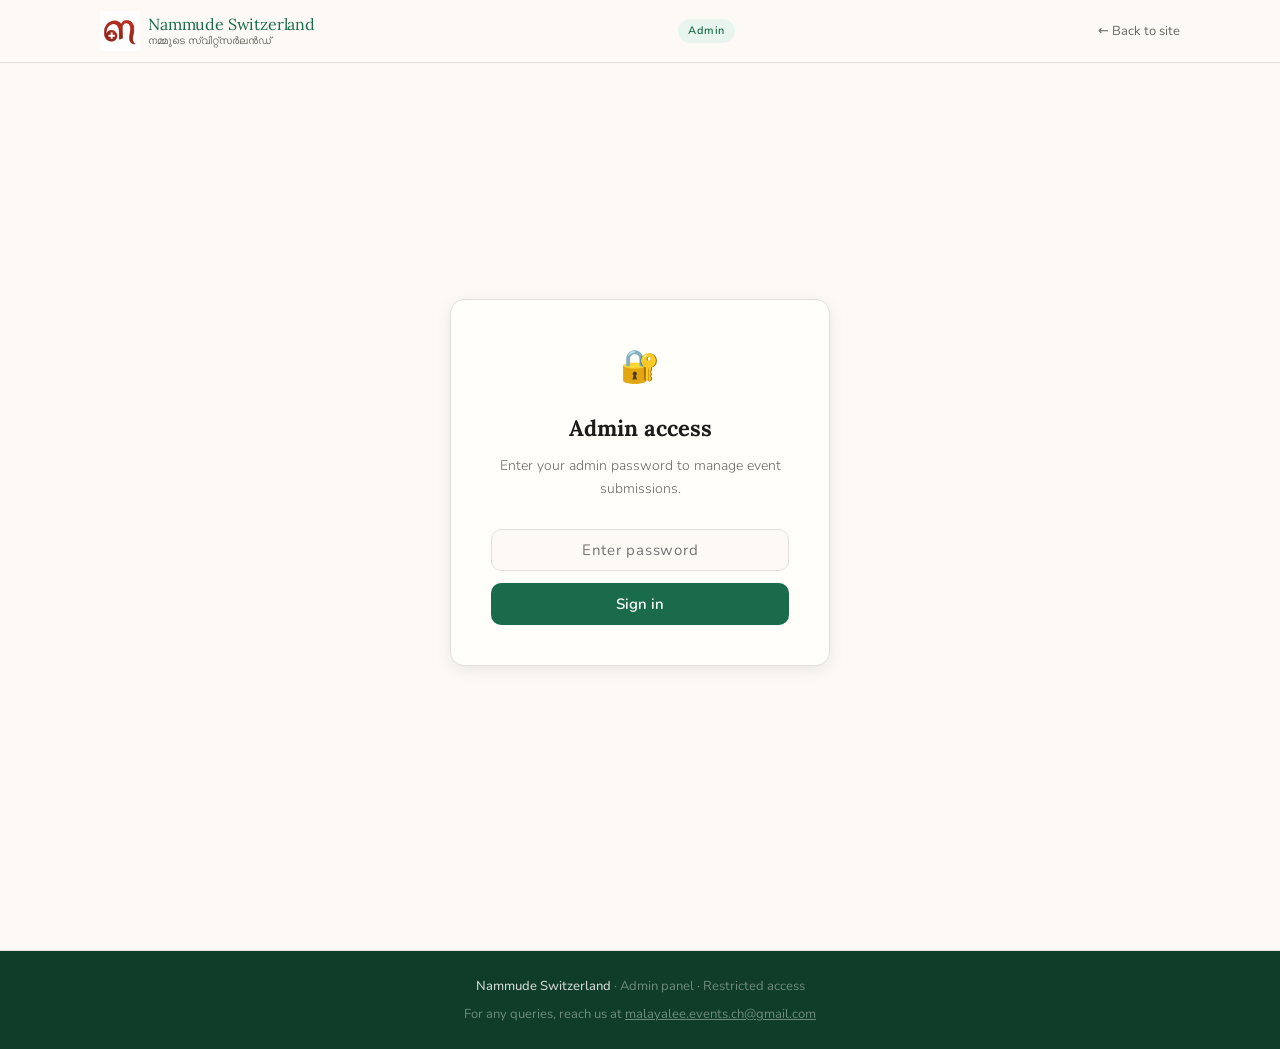
==== admin_events.html @ 86470541 "Add files via upload - updated admin page 'sign in' button - updated events page footer" ====
<!DOCTYPE html>
<html lang="en">
<head>
<meta charset="UTF-8">
<meta name="viewport" content="width=device-width, initial-scale=1.0">
<title>Nammude Switzerland — Admin Events</title>
<meta name="robots" content="noindex, nofollow">
<link rel="icon" type="image/png" href="logo.png">

<link rel="preconnect" href="https://fonts.googleapis.com">
<link rel="stylesheet" href="style.css">
<script src="config.js"></script>
<style>
:root {
  --green:        #1a6b4a;
  --green-mid:    #2d9b6a;
  --green-light:  #e8f5ee;
  --gold:         #c8922a;
  --gold-light:   #fdf3e2;
  --red:          #c0392b;
  --red-light:    #fdecea;
  --cream:        #fdfaf5;
  --warm-white:   #fffef9;
  --border:       #e4e0d8;
  --text:         #1c1c1a;
  --text-muted:   #6b6860;
  --text-light:   #9a9790;
  --serif:        'Lora', Georgia, serif;
  --sans:         'Nunito', system-ui, sans-serif;
  --radius:       10px;
  --shadow-sm:    0 1px 4px rgba(0,0,0,0.07);
  --shadow-md:    0 4px 16px rgba(0,0,0,0.08);
}

*, *::before, *::after { box-sizing: border-box; margin: 0; padding: 0; }
body { font-family: var(--sans); font-size: 15px; color: var(--text); background: var(--cream); line-height: 1.7; -webkit-font-smoothing: antialiased; }
a { text-decoration: none; color: inherit; }

/* ── NAV ── */
.nav { position: sticky; top: 0; z-index: 50; background: rgba(253,250,245,0.96); backdrop-filter: blur(8px); border-bottom: 1px solid var(--border); padding: 0 1.5rem; }
.nav-inner { max-width: 1080px; margin: 0 auto; height: 62px; display: flex; align-items: center; justify-content: space-between; gap: 1.5rem; flex-wrap: nowrap; }
.nav-logo { height: 40px; width: 40px; object-fit: contain; display: block; flex-shrink: 0; }
.nav-brand { display: flex; align-items: center; gap: 8px; text-decoration: none; flex-shrink: 0; }
.nav-brand-text { display: flex; flex-direction: column; justify-content: center; gap: 0; }
.nav-brand-main { font-family: var(--serif); font-size: 16px; color: var(--green); letter-spacing: -0.01em; line-height: 1.2; white-space: nowrap; }
.nav-brand-sub { font-size: 10px; color: var(--text-muted); font-weight: 300; line-height: 1.2; white-space: nowrap; }
.nav-tag { font-size: 11px; font-weight: 600; background: var(--green-light); color: var(--green); padding: 3px 10px; border-radius: 999px; letter-spacing: 0.04em; }
.nav-back { font-size: 13px; color: var(--text-muted); display: flex; align-items: center; gap: 5px; transition: color 0.15s; }
.nav-back:hover { color: var(--green); }

/* ── LOGIN ── */
.login-wrap { min-height: calc(100vh - 61px); display: flex; align-items: center; justify-content: center; padding: 2rem; }
.login-card { background: var(--warm-white); border: 1px solid var(--border); border-radius: 14px; padding: 2.5rem; width: 100%; max-width: 380px; text-align: center; box-shadow: var(--shadow-md); }
.login-icon { font-size: 32px; margin-bottom: 1rem; }
.login-title { font-family: var(--serif); font-size: 22px; color: var(--text); margin-bottom: 6px; }
.login-sub { font-size: 14px; color: var(--text-muted); margin-bottom: 1.75rem; font-weight: 300; }
.login-input { width: 100%; padding: 10px 14px; font-family: var(--sans); font-size: 15px; color: var(--text); background: var(--cream); border: 1px solid var(--border); border-radius: var(--radius); outline: none; margin-bottom: 12px; transition: border-color 0.15s; text-align: center; letter-spacing: 0.05em; }
.login-input:focus { border-color: var(--green); }
.login-btn { width: 100%; padding: 11px; font-family: var(--sans); font-size: 15px; font-weight: 600; color: #fff; background: var(--green); border: none; border-radius: var(--radius); cursor: pointer; transition: background 0.15s; }
.login-btn:hover { background: var(--green-mid); }
.login-error { font-size: 13px; color: var(--green); margin-top: 10px; display: none; }

/* ── MAIN ── */
.page-hero { background: var(--green); padding: 2rem 1.5rem 2.5rem; border-bottom: 3px solid var(--gold); }
.hero-inner { max-width: 1080px; margin: 0 auto; display: flex; align-items: center; justify-content: space-between; flex-wrap: wrap; gap: 1rem; }
.hero-title { font-family: var(--serif); font-size: clamp(22px, 3vw, 30px); color: #fff; }
.hero-sub { font-size: 14px; color: rgba(255,255,255,0.65); margin-top: 4px; font-weight: 300; }
.refresh-btn { display: flex; align-items: center; gap: 6px; padding: 8px 16px; background: rgba(255,255,255,0.12); color: #fff; border: 1px solid rgba(255,255,255,0.25); border-radius: var(--radius); font-family: var(--sans); font-size: 13px; font-weight: 500; cursor: pointer; transition: background 0.15s; }
.refresh-btn:hover { background: rgba(255,255,255,0.22); }

/* Stats */
.stats-bar { background: var(--warm-white); border-bottom: 1px solid var(--border); }
.stats-inner { max-width: 1080px; margin: 0 auto; display: grid; grid-template-columns: repeat(3, 1fr); }
.stat-box { padding: 1.1rem 1rem; border-right: 1px solid var(--border); text-align: center; }
.stat-box:last-child { border-right: none; }
.stat-n { font-family: var(--serif); font-size: 26px; line-height: 1; }
.stat-n.pending  { color: var(--gold); }
.stat-n.approved { color: var(--green); }
.stat-n.rejected { color: var(--red); }
.stat-l { font-size: 11px; color: var(--text-muted); text-transform: uppercase; letter-spacing: 0.06em; margin-top: 3px; }

/* Content */
.content { max-width: 1080px; margin: 0 auto; padding: 1.5rem; }
.content-header { display: flex; align-items: center; justify-content: space-between; margin-bottom: 1.25rem; flex-wrap: wrap; gap: 0.5rem; }
.content-title { font-family: var(--serif); font-size: 18px; font-weight: 400; }
.tab-row { display: flex; gap: 6px; }
.tab-btn { padding: 6px 16px; border-radius: var(--radius); border: 1px solid var(--border); background: var(--warm-white); font-family: var(--sans); font-size: 13px; color: var(--text-muted); cursor: pointer; transition: all 0.15s; }
.tab-btn.active { background: var(--green); color: #fff; border-color: var(--green); font-weight: 600; }

/* Submission card */
.sub-card { background: var(--warm-white); border: 1px solid var(--border); border-radius: var(--radius); padding: 1.25rem 1.5rem; margin-bottom: 10px; animation: fadeUp 0.3s ease both; }
@keyframes fadeUp { from { opacity:0; transform:translateY(8px); } to { opacity:1; transform:translateY(0); } }
.sub-header { display: flex; align-items: flex-start; justify-content: space-between; gap: 1rem; margin-bottom: 0.75rem; flex-wrap: wrap; }
.sub-title { font-size: 16px; font-weight: 600; color: var(--text); }
.sub-submitted { font-size: 12px; color: var(--text-muted); margin-top: 2px; }
.sub-id { font-size: 11px; color: var(--text-light); font-family: monospace; }
.sub-grid { display: grid; grid-template-columns: repeat(auto-fill, minmax(180px, 1fr)); gap: 8px 1.5rem; margin-bottom: 1rem; }
.sub-field label { font-size: 11px; font-weight: 600; text-transform: uppercase; letter-spacing: 0.05em; color: var(--text-muted); display: block; margin-bottom: 2px; }
.sub-field span { font-size: 13px; color: var(--text); }
.sub-desc { margin-bottom: 1rem; }
.sub-desc label { font-size: 11px; font-weight: 600; text-transform: uppercase; letter-spacing: 0.05em; color: var(--text-muted); display: block; margin-bottom: 4px; }
.sub-desc p { font-size: 13px; color: var(--text); background: var(--cream); border-radius: 6px; padding: 8px 12px; border: 1px solid var(--border); line-height: 1.6; }
.sub-actions { display: flex; align-items: center; gap: 10px; flex-wrap: wrap; border-top: 1px solid var(--border); padding-top: 1rem; }
.sub-email { font-size: 12px; color: var(--text-muted); flex: 1; }
.sub-email strong { color: var(--text); }
.btn-approve { display: flex; align-items: center; gap: 5px; padding: 8px 20px; background: var(--green); color: #fff; border: none; border-radius: var(--radius); font-family: var(--sans); font-size: 13px; font-weight: 600; cursor: pointer; transition: background 0.15s; }
.btn-approve:hover { background: var(--green-mid); }
.btn-approve:disabled { opacity: 0.5; cursor: not-allowed; }
.btn-reject { display: flex; align-items: center; gap: 5px; padding: 8px 20px; background: none; color: var(--green); border: 1px solid var(--red); border-radius: var(--radius); font-family: var(--sans); font-size: 13px; font-weight: 600; cursor: pointer; transition: all 0.15s; }
.btn-reject:hover { background: var(--green-light); }
.btn-reject:disabled { opacity: 0.5; cursor: not-allowed; }

/* Status badge */
.status-badge { display: inline-block; padding: 3px 10px; border-radius: 999px; font-size: 11px; font-weight: 600; }
.s-pending  { background: var(--gold-light);  color: var(--gold); }
.s-approved { background: var(--green-light); color: var(--green); }
.s-rejected { background: var(--red-light);   color: var(--red); }

/* Reject modal */
.modal-backdrop { display: none; position: fixed; inset: 0; background: rgba(0,0,0,0.45); z-index: 100; padding: 1.5rem; overflow-y: auto; align-items: center; justify-content: center; }
.modal-backdrop.open { display: flex; }
.modal { background: var(--warm-white); border-radius: 14px; width: 100%; max-width: 460px; padding: 2rem; margin: auto; }
.modal-title { font-family: var(--serif); font-size: 20px; margin-bottom: 8px; }
.modal-sub { font-size: 14px; color: var(--text-muted); margin-bottom: 1.25rem; font-weight: 300; }
.modal textarea { width: 100%; padding: 10px 12px; font-family: var(--sans); font-size: 14px; color: var(--text); background: var(--cream); border: 1px solid var(--border); border-radius: var(--radius); outline: none; resize: none; height: 100px; transition: border-color 0.15s; }
.modal textarea:focus { border-color: var(--green); }
.modal-note { font-size: 12px; color: var(--text-muted); margin-top: 6px; margin-bottom: 1.25rem; }
.modal-actions { display: flex; gap: 10px; justify-content: flex-end; }
.btn-cancel { padding: 9px 20px; background: none; border: 1px solid var(--border); border-radius: var(--radius); font-family: var(--sans); font-size: 14px; color: var(--text-muted); cursor: pointer; transition: all 0.15s; }
.btn-cancel:hover { border-color: var(--text-muted); color: var(--text); }
.btn-confirm-reject { padding: 9px 20px; background: var(--green); color: #fff; border: none; border-radius: var(--radius); font-family: var(--sans); font-size: 14px; font-weight: 600; cursor: pointer; transition: background 0.15s; }
.btn-confirm-reject:hover { background: #a93226; }

/* Toast */
.toast { position: fixed; bottom: 1.5rem; right: 1.5rem; background: var(--text); color: #fff; padding: 12px 20px; border-radius: var(--radius); font-size: 14px; font-weight: 500; z-index: 200; opacity: 0; transform: translateY(10px); transition: all 0.25s; pointer-events: none; }
.toast.show { opacity: 1; transform: translateY(0); }
.toast.success { background: var(--green); }
.toast.error   { background: var(--green); }

/* Empty / loading */
.empty-state { text-align: center; padding: 3rem 1rem; color: var(--text-muted); }
.empty-state p { font-size: 15px; margin-bottom: 6px; }
.empty-state small { font-size: 13px; }
.loading-state { text-align: center; padding: 3rem; color: var(--text-muted); font-size: 14px; }
.spinner { width: 26px; height: 26px; border: 2.5px solid var(--border); border-top-color: var(--green); border-radius: 50%; animation: spin 0.7s linear infinite; margin: 0 auto 0.75rem; }
@keyframes spin { to { transform: rotate(360deg); } }

/* Footer */
.site-footer { background: #0f3d2a; border-top: 1px solid var(--border); padding: 1.5rem; text-align: center; color: rgba(255,255,255,0.4); font-size: 13px; margin-top: 3rem; }
.site-footer strong { color: rgba(255,255,255,0.8); font-weight: 500; }

@media (max-width: 600px) {
  .nav-brand-sub { display: none; }
  .nav-brand-main { font-size: 15px; }
  .sub-grid { grid-template-columns: 1fr 1fr; }
  .stats-inner { grid-template-columns: repeat(3,1fr); }
  .sub-actions { flex-wrap: wrap; gap: 8px; }
  .btn-approve, .btn-reject { flex: 1; justify-content: center; }
  .content { padding: 1rem; }
  .hero-inner { flex-direction: column; align-items: flex-start; }
  .modal { padding: 1.5rem 1rem; }
  .modal-backdrop { padding: 0; align-items: flex-end; }
  .modal { border-radius: 14px 14px 0 0; max-height: 85vh; overflow-y: auto; }
  .content-header { flex-direction: column; align-items: flex-start; gap: 0.75rem; }
  .sub-header { flex-direction: column; gap: 6px; }
  .login-card { padding: 1.75rem 1.25rem; }
}
</style>
</head>
<body>

<!-- Nav -->
<nav class="nav">
  <div class="nav-inner">
    <div class="nav-brand">
      <img src="logo.png" alt="Nammude Switzerland" class="nav-logo">
      <div class="nav-brand-text">
        <span class="nav-brand-main">Nammude Switzerland</span>
        <span class="nav-brand-sub">നമ്മുടെ സ്വിറ്റ്സർലൻഡ്</span>
      </div>
    </div>
    <span class="nav-tag">Admin</span>
    <a href="index.html" class="nav-back">← Back to site</a>
  </div>
</nav>

<!-- Login screen -->
<div class="login-wrap" id="login-screen">
  <div class="login-card">
    <div class="login-icon">🔐</div>
    <h1 class="login-title">Admin access</h1>
    <p class="login-sub">Enter your admin password to manage event submissions.</p>
    <input type="password" class="login-input" id="password-input" placeholder="Enter password" onkeydown="if(event.key==='Enter') login()">
    <button class="login-btn" id="login-btn" onclick="login()">Sign in</button>
    <div class="login-error" id="login-error">Incorrect password. Please try again.</div>
  </div>
</div>

<!-- Admin dashboard (hidden until login) -->
<div id="admin-screen" style="display:none;">

  <!-- Hero -->
  <div class="page-hero">
    <div class="hero-inner">
      <div>
        <h1 class="hero-title">Event submissions</h1>
        <div class="hero-sub">Review, approve or reject community event submissions.</div>
      </div>
      <button class="refresh-btn" onclick="loadSubmissions()">↻ Refresh</button>
    </div>
  </div>

  <!-- Stats -->
  <div class="stats-bar">
    <div class="stats-inner">
      <div class="stat-box"><div class="stat-n pending" id="s-pending">—</div><div class="stat-l">Pending</div></div>
      <div class="stat-box"><div class="stat-n approved" id="s-approved">—</div><div class="stat-l">Approved</div></div>
      <div class="stat-box"><div class="stat-n rejected" id="s-rejected">—</div><div class="stat-l">Rejected</div></div>
    </div>
  </div>

  <!-- Content -->
  <div class="content">
    <div class="content-header">
      <h2 class="content-title" id="list-title">Pending submissions</h2>
      <div class="tab-row">
        <button class="tab-btn active" onclick="setTab('Pending', this)">Pending</button>
        <button class="tab-btn" onclick="setTab('Approved', this)">Approved</button>
        <button class="tab-btn" onclick="setTab('Rejected', this)">Rejected</button>
      </div>
    </div>
    <div id="submissions-list">
      <div class="loading-state"><div class="spinner"></div>Loading submissions…</div>
    </div>
  </div>

</div>

<!-- Reject modal -->
<div class="modal-backdrop" id="reject-modal" onclick="if(event.target===this)closeRejectModal()">
  <div class="modal">
    <h2 class="modal-title">Reject submission</h2>
    <p class="modal-sub">Optionally provide a reason — it will be included in the email to the submitter.</p>
    <textarea id="reject-reason" placeholder="e.g. Date conflicts with an existing event. Please choose a different date."></textarea>
    <p class="modal-note">Leave blank to send a generic rejection message.</p>
    <div class="modal-actions">
      <button class="btn-cancel" onclick="closeRejectModal()">Cancel</button>
      <button class="btn-confirm-reject" onclick="confirmReject()">Send rejection</button>
    </div>
  </div>
</div>

<!-- Toast -->
<div class="toast" id="toast"></div>

<!-- Footer -->
<footer class="site-footer">
  <strong>Nammude Switzerland</strong> · Admin panel · Restricted access
  <p style="margin-top:6px;">For any queries, reach us at <a href="mailto:malayalee.events.ch@gmail.com" style="color:rgba(255,255,255,0.4);text-decoration:underline;">malayalee.events.ch@gmail.com</a></p>
</footer>

<script>
// ── CONFIG ────────────────────────────────────────────────────────────────────
// Replace this URL after you deploy your Apps Script
const APPS_SCRIPT_URL = CONFIG.APPS_SCRIPT_URL;

// ── STATE ─────────────────────────────────────────────────────────────────────
let PASSWORD        = '';
let ALL_SUBMISSIONS = [];
let CURRENT_TAB     = 'Pending';
let REJECT_ID       = null;

// ── LOGIN ─────────────────────────────────────────────────────────────────────
function login() {
  const pw  = document.getElementById('password-input').value.trim();
  if (!pw) return;
  PASSWORD  = pw;
  const btn = document.getElementById('login-btn');
  btn.disabled    = true;
  btn.textContent = 'Signing in…';
  btn.style.opacity = '0.8';
  document.getElementById('login-error').style.display = 'none';
  loadSubmissions();
}

// ── LOAD SUBMISSIONS ──────────────────────────────────────────────────────────
async function loadSubmissions() {
  document.getElementById('submissions-list').innerHTML =
    '<div class="loading-state"><div class="spinner"></div>Loading submissions…</div>';

  try {
    const url = `${APPS_SCRIPT_URL}?action=getPending&password=${encodeURIComponent(PASSWORD)}`;
    const res  = await fetch(url, { redirect: "follow" });
    const data = await res.json();

    if (!data.ok) {
      if (data.error === 'Unauthorized') {
        document.getElementById('login-error').style.display = 'block';
        document.getElementById('login-screen').style.display = 'flex';
        document.getElementById('admin-screen').style.display = 'none';
        const btn = document.getElementById('login-btn');
        if (btn) { btn.disabled = false; btn.textContent = 'Sign in'; btn.style.opacity = '1'; }
        return;
      }
      throw new Error(data.error);
    }

    // Show admin screen
    document.getElementById('login-screen').style.display = 'none';
    document.getElementById('admin-screen').style.display = 'block';

    ALL_SUBMISSIONS = data.data || [];
    updateStats();
    renderList();

  } catch (err) {
    document.getElementById('submissions-list').innerHTML =
      `<div class="empty-state"><p>Could not load submissions.</p><small>${err.message}</small></div>`;

    // If first load failed — could be wrong password
    if (document.getElementById('admin-screen').style.display === 'none') {
      document.getElementById('login-error').style.display = 'block';
    }
  }
}

// ── STATS ─────────────────────────────────────────────────────────────────────
function updateStats() {
  document.getElementById('s-pending').textContent  = ALL_SUBMISSIONS.filter(s => s['Status'] === 'Pending').length;
  document.getElementById('s-approved').textContent = ALL_SUBMISSIONS.filter(s => s['Status'] === 'Approved').length;
  document.getElementById('s-rejected').textContent = ALL_SUBMISSIONS.filter(s => s['Status'] === 'Rejected').length;
}

// ── TAB ───────────────────────────────────────────────────────────────────────
function setTab(tab, el) {
  CURRENT_TAB = tab;
  document.querySelectorAll('.tab-btn').forEach(b => b.classList.remove('active'));
  el.classList.add('active');
  document.getElementById('list-title').textContent =
    tab === 'Pending' ? 'Pending submissions' :
    tab === 'Approved' ? 'Approved submissions' : 'Rejected submissions';
  renderList();
}

// ── RENDER LIST ───────────────────────────────────────────────────────────────
function renderList() {
  // Sort by Submitted At descending (latest first) for Approved and Rejected
  const filtered = ALL_SUBMISSIONS
    .filter(s => s['Status'] === CURRENT_TAB)
    .sort((a, b) => {
      if (CURRENT_TAB === 'Pending') return 0; // keep original order for pending
      return (b['Submitted At'] || '').localeCompare(a['Submitted At'] || '');
    });

  const list = document.getElementById('submissions-list');

  // Update heading color for rejected tab
  const titleEl = document.getElementById('list-title');
  if (titleEl) titleEl.style.color = CURRENT_TAB === 'Rejected' ? 'var(--red)' : '';

  if (!filtered.length) {
    list.innerHTML = `<div class="empty-state">
      <p>No ${CURRENT_TAB.toLowerCase()} submissions.</p>
      <small>${CURRENT_TAB === 'Pending' ? 'New submissions will appear here.' : ''}</small>
    </div>`;
    return;
  }

  list.innerHTML = filtered.map((s, i) => {
    const id        = s['ID'] || '';
    const isPending = s['Status'] === 'Pending';
    const isRejected = s['Status'] === 'Rejected';
    const rejReason = s['Rejected Reason'] || '';
    return `
    <div class="sub-card" style="animation-delay:${i * 0.05}s">
      <div class="sub-header">
        <div>
          <div class="sub-title">${s['Event Name'] || '—'}</div>
          <div class="sub-submitted">Submitted: ${s['Submitted At'] || '—'} &nbsp;·&nbsp; <span class="sub-id">${id}</span></div>
        </div>
        <span class="status-badge s-${(s['Status']||'pending').toLowerCase()}">${s['Status']}</span>
      </div>

      <div class="sub-grid">
        <div class="sub-field"><label>Start date</label><span>${s['Start Date'] || '—'}</span></div>
        <div class="sub-field"><label>End date</label><span>${s['End Date'] || '—'}</span></div>
        <div class="sub-field"><label>Category</label><span>${s['Category'] || '—'}</span></div>
        <div class="sub-field"><label>Visibility</label><span>${s['Visibility'] || '—'}</span></div>
        <div class="sub-field"><label>Organizer</label><span>${s['Organizer / Org Name'] || '—'}</span></div>
        <div class="sub-field"><label>Venue</label><span>${s['Venue'] || '—'}</span></div>
        <div class="sub-field"><label>Canton</label><span>${s['Canton'] || '—'}</span></div>
      </div>

      ${s['Description'] ? `
      <div class="sub-desc">
        <label>Description</label>
        <p>${s['Description']}</p>
      </div>` : ''}

      ${isRejected && rejReason ? `
      <div class="sub-desc">
        <label style="color:var(--red);">Rejection reason</label>
        <p style="background:var(--red-light);border-color:#f5c6c2;color:var(--red);">${rejReason}</p>
      </div>` : ''}

      <div class="sub-actions">
        <div class="sub-email">From: <strong>${s['Submitter Email'] || '—'}</strong></div>
        ${isPending ? `
        <button class="btn-approve" onclick="approve('${id}', this)">✓ Approve</button>
        <button class="btn-reject"  onclick="openRejectModal('${id}')">✕ Reject</button>
        ` : ''}
      </div>
    </div>`;
  }).join('');
}
  }).join('');
}

// ── APPROVE ───────────────────────────────────────────────────────────────────
async function approve(id, btn) {
  btn.disabled = true;
  btn.textContent = 'Approving…';
  btn.nextElementSibling.disabled = true;

  try {
    const url = `${APPS_SCRIPT_URL}?action=approve&password=${encodeURIComponent(PASSWORD)}&id=${encodeURIComponent(id)}`;
    const res  = await fetch(url, { redirect: "follow" });
    const data = await res.json();

    if (!data.ok) throw new Error(data.error);

    // Update local state
    const sub = ALL_SUBMISSIONS.find(s => s['ID'] === id);
    if (sub) sub['Status'] = 'Approved';
    updateStats();
    renderList();
    showToast('Event approved and added to the calendar ✓', 'success');

  } catch (err) {
    btn.disabled = false;
    btn.textContent = '✓ Approve';
    btn.nextElementSibling.disabled = false;
    showToast('Error: ' + err.message, 'error');
  }
}

// ── REJECT MODAL ──────────────────────────────────────────────────────────────
function openRejectModal(id) {
  REJECT_ID = id;
  document.getElementById('reject-reason').value = '';
  document.getElementById('reject-modal').classList.add('open');
}
function closeRejectModal() {
  document.getElementById('reject-modal').classList.remove('open');
  REJECT_ID = null;
}

async function confirmReject() {
  if (!REJECT_ID) return;
  const reason = document.getElementById('reject-reason').value.trim();
  const btn    = document.querySelector('.btn-confirm-reject');
  btn.disabled = true;
  btn.textContent = 'Sending…';

  try {
    const url = `${APPS_SCRIPT_URL}?action=reject&password=${encodeURIComponent(PASSWORD)}&id=${encodeURIComponent(REJECT_ID)}&reason=${encodeURIComponent(reason)}`;
    const res  = await fetch(url, { redirect: "follow" });
    const data = await res.json();

    if (!data.ok) throw new Error(data.error);

    const sub = ALL_SUBMISSIONS.find(s => s['ID'] === REJECT_ID);
    if (sub) sub['Status'] = 'Rejected';
    updateStats();
    renderList();
    closeRejectModal();
    showToast('Submission rejected and submitter notified.', 'error');

  } catch (err) {
    showToast('Error: ' + err.message, 'error');
  } finally {
    btn.disabled = false;
    btn.textContent = 'Send rejection';
  }
}

// ── TOAST ─────────────────────────────────────────────────────────────────────
function showToast(msg, type = '') {
  const t = document.getElementById('toast');
  t.textContent = msg;
  t.className   = 'toast ' + type;
  t.classList.add('show');
  setTimeout(() => t.classList.remove('show'), 3500);
}

// ── KEYBOARD ──────────────────────────────────────────────────────────────────
document.addEventListener('keydown', e => {
  if (e.key === 'Escape') closeRejectModal();
});
</script>
</body>
</html>
---- style.css ----
/* ─── Nammude Switzerland — Shared Styles ──────────────────────────────────── */

@import url('https://fonts.googleapis.com/css2?family=Lora:ital,wght@0,400;0,600;1,400&family=Nunito:wght@300;400;500;600&display=swap');

:root {
  /* ── Brand colors ── */
  --green:        #1a6b4a;
  --green-mid:    #2d9b6a;
  --green-light:  #e8f5ee;
  --green-pale:   #f2faf6;
  --gold:         #c8922a;
  --gold-light:   #fdf3e2;

  /* ── Neutrals ── */
  --cream:        #fdfaf5;
  --warm-white:   #fffef9;
  --border:       #e4e0d8;
  --text:         #1c1c1a;
  --text-muted:   #6b6860;
  --text-light:   #9a9790;

  /* ── Semantic badge colors ── */
  --purple:       #6c3483;
  --purple-light: #f2eaf8;
  --blue:         #1a5276;
  --blue-light:   #e8f0f8;
  --red:          #c0392b;
  --red-light:    #fdecea;
  --gray:         #5a5a5a;
  --gray-light:   #f4f4f2;

  /* ── Typography ── */
  --serif:        'Lora', Georgia, serif;
  --sans:         'Nunito', system-ui, sans-serif;

  /* ── Layout ── */
  --radius:       10px;
  --shadow-sm:    0 1px 4px rgba(0,0,0,0.07);
  --shadow-md:    0 4px 16px rgba(0,0,0,0.08);
}

/* ── Base reset ── */
*, *::before, *::after { box-sizing: border-box; margin: 0; padding: 0; }
html { scroll-behavior: smooth; }
body {
  font-family: var(--sans);
  font-size: 15px;
  color: var(--text);
  background: var(--cream);
  line-height: 1.7;
  -webkit-font-smoothing: antialiased;
}
a { text-decoration: none; color: inherit; }

/* ── Shared nav ── */
.nav {
  position: sticky; top: 0; z-index: 50;
  background: rgba(253,250,245,0.96);
  backdrop-filter: blur(8px);
  border-bottom: 1px solid var(--border);
  padding: 0 1.5rem;
}
.nav-inner {
  max-width: 1080px; margin: 0 auto;
  height: 62px;
  display: flex;
  align-items: center;
  justify-content: space-between;
  gap: 1.5rem;
  flex-wrap: nowrap;
}
.nav-logo {
  height: 40px;
  width: 40px;
  object-fit: contain;
  display: block;
  flex-shrink: 0;
}
.nav-brand {
  display: flex;
  align-items: center;
  gap: 8px;
  text-decoration: none;
  flex-shrink: 0;
}
.nav-brand-text {
  display: flex;
  flex-direction: column;
  justify-content: center;
  gap: 0;
}
.nav-brand-main {
  font-family: var(--serif);
  font-size: 16px;
  color: var(--green);
  letter-spacing: -0.01em;
  line-height: 1.2;
  white-space: nowrap;
}
.nav-brand-sub {
  font-size: 10px;
  color: var(--text-muted);
  font-weight: 300;
  line-height: 1.2;
  white-space: nowrap;
}
.nav-links { display: flex; gap: 2px; list-style: none; }
.nav-links a {
  display: block; padding: 6px 13px;
  font-size: 14px; font-weight: 500;
  color: var(--text-muted);
  border-radius: 6px;
  transition: background 0.15s, color 0.15s;
}
.nav-links a:hover { background: var(--green-light); color: var(--green); }
.nav-links a.active { color: var(--green); font-weight: 600; }
.nav-cta {
  display: inline-block; padding: 7px 18px;
  background: var(--green); color: #fff !important;
  border-radius: 8px; font-size: 13px; font-weight: 600;
  border: none; cursor: pointer;
  transition: background 0.15s;
}
.nav-cta:hover { background: var(--green-mid) !important; color: #fff; }

/* ── Shared footer ── */
.site-footer {
  background: #0f3d2a;
  border-top: 3px solid var(--green);
  padding: 2.5rem 1.5rem 2rem;
  color: rgba(255,255,255,0.5);
  font-size: 13px;
}
.footer-inner { max-width: 1080px; margin: 0 auto; }
.footer-top {
  display: grid; grid-template-columns: 2fr 1fr 1fr;
  gap: 3rem; margin-bottom: 2rem;
  padding-bottom: 2rem;
  border-bottom: 1px solid rgba(255,255,255,0.1);
}
.footer-logo { height: 52px; width: auto; margin-bottom: 12px; }
.footer-brand-name { font-family: var(--serif); font-size: 18px; color: #fff; margin-bottom: 4px; }
.footer-brand-tagline { font-size: 13px; color: rgba(255,255,255,0.4); font-weight: 300; font-style: italic; margin-bottom: 10px; }
.footer-brand-desc { font-size: 13px; color: rgba(255,255,255,0.45); line-height: 1.7; font-weight: 300; }
.footer-col-title { font-size: 11px; font-weight: 700; letter-spacing: 0.1em; text-transform: uppercase; color: rgba(255,255,255,0.35); margin-bottom: 1rem; }
.footer-links { list-style: none; }
.footer-links li { margin-bottom: 8px; }
.footer-links a { font-size: 13px; color: rgba(255,255,255,0.5); transition: color 0.15s; }
.footer-links a:hover { color: #fff; }
.footer-bottom { display: flex; align-items: center; justify-content: space-between; flex-wrap: wrap; gap: 1rem; }
.footer-copy { font-size: 12px; color: rgba(255,255,255,0.25); }
.footer-tagline { font-size: 12px; color: rgba(200,146,42,0.5); font-style: italic; }

/* ── Shared badges ── */
.badge { display: inline-block; padding: 2px 8px; border-radius: 999px; font-size: 11px; font-weight: 500; }
.b-holiday     { background: #F1F5F9;   color: #334155; }
.b-community   { background: #DCFCE7;   color: #166534; }
.b-cultural    { background: #EDE9FE;   color: #5B21B6; }
.b-religious   { background: #FFE4E6;   color: #9F1239; }
.b-sports      { background: #DBEAFE;   color: #1E40AF; }
.b-information { background: #F1F5F9;   color: #334155; }
.b-public      { background: #CCFBF1;   color: #0F766E; }
.b-members     { background: #FEF3C7;   color: #92400E; }
.b-private     { background: #FFEDD5;   color: #9A3412; }
.b-govt        { background: #F1F5F9;   color: #334155; }
.b-multiday    { background: #FEF9C3;   color: #854D0E; }

/* ── Shared spinner & animations ── */
.spinner {
  width: 26px; height: 26px;
  border: 2.5px solid var(--border);
  border-top-color: var(--green);
  border-radius: 50%;
  animation: spin 0.7s linear infinite;
  margin: 0 auto 0.75rem;
}
@keyframes spin { to { transform: rotate(360deg); } }
@keyframes fadeUp {
  from { opacity: 0; transform: translateY(10px); }
  to   { opacity: 1; transform: translateY(0); }
}

/* ── Responsive nav & footer ── */
@media (max-width: 860px) {
  .footer-top { grid-template-columns: 1fr 1fr; }
}
@media (max-width: 600px) {
  .nav-links { display: none; }
  .nav-brand-sub { display: none; }
  .nav-cta { padding: 6px 12px; font-size: 12px; }
  .nav-brand-main { font-size: 15px; }
  .footer-top { grid-template-columns: 1fr; gap: 1.5rem; }
  .footer-bottom { flex-direction: column; text-align: center; }
}
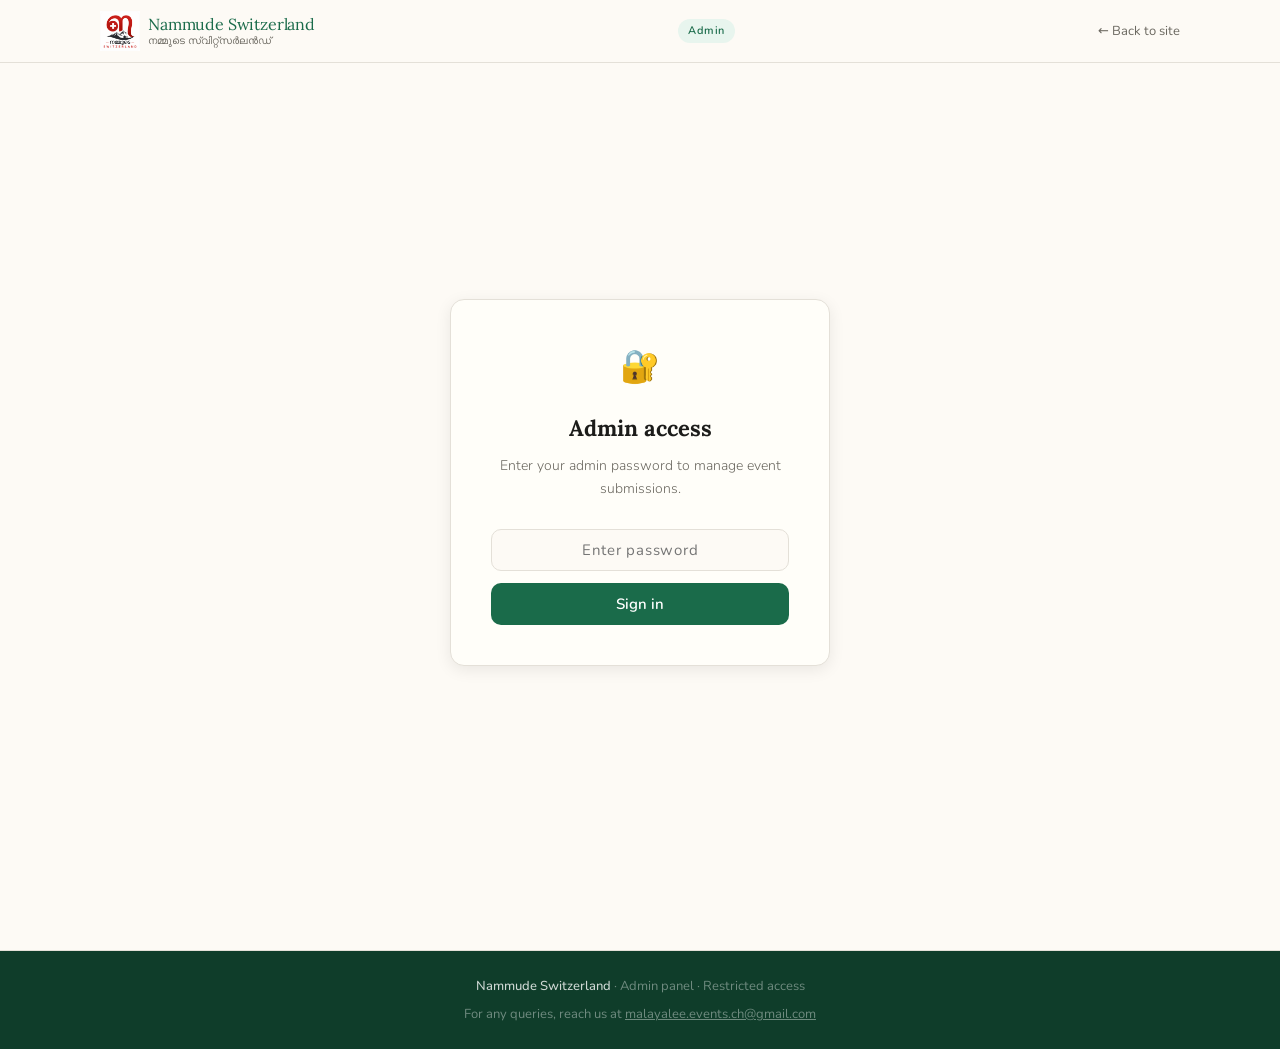
==== commit 297f1970: "Add files via upload - add 'movie' category and filter" ====
--- a/admin_events.html
+++ b/admin_events.html
@@ -58,7 +58,7 @@
 .login-input:focus { border-color: var(--green); }
 .login-btn { width: 100%; padding: 11px; font-family: var(--sans); font-size: 15px; font-weight: 600; color: #fff; background: var(--green); border: none; border-radius: var(--radius); cursor: pointer; transition: background 0.15s; }
 .login-btn:hover { background: var(--green-mid); }
-.login-error { font-size: 13px; color: var(--green); margin-top: 10px; display: none; }
+.login-error { font-size: 13px; color: var(--red); margin-top: 10px; display: none; font-weight: 500; }
 
 /* ── MAIN ── */
 .page-hero { background: var(--green); padding: 2rem 1.5rem 2.5rem; border-bottom: 3px solid var(--gold); }
@@ -270,6 +270,13 @@
 let CURRENT_TAB     = 'Pending';
 let REJECT_ID       = null;
 
+// ── HELPERS ───────────────────────────────────────────────────────────────────
+function formatSubmittedAt(val) {
+  if (!val) return '—';
+  // Strip seconds from "dd.mm.yyyy, HH:mm:ss" → "dd.mm.yyyy, HH:mm"
+  return val.replace(/(\d{2}:\d{2}):\d{2}/, '$1');
+}
+
 // ── LOGIN ─────────────────────────────────────────────────────────────────────
 function login() {
   const pw  = document.getElementById('password-input').value.trim();
@@ -310,6 +317,9 @@
     document.getElementById('admin-screen').style.display = 'block';
 
     ALL_SUBMISSIONS = data.data || [];
+    if (ALL_SUBMISSIONS.length > 0) {
+      console.log('Submission keys from sheet:', Object.keys(ALL_SUBMISSIONS[0]));
+    }
     updateStats();
     renderList();
 
@@ -370,13 +380,13 @@
     const id        = s['ID'] || '';
     const isPending = s['Status'] === 'Pending';
     const isRejected = s['Status'] === 'Rejected';
-    const rejReason = s['Rejected Reason'] || '';
+    const rejReason  = s['Rejected Reason'] || s['Rejected reason'] || s['rejected reason'] || s['RejectedReason'] || '';
     return `
     <div class="sub-card" style="animation-delay:${i * 0.05}s">
       <div class="sub-header">
         <div>
           <div class="sub-title">${s['Event Name'] || '—'}</div>
-          <div class="sub-submitted">Submitted: ${s['Submitted At'] || '—'} &nbsp;·&nbsp; <span class="sub-id">${id}</span></div>
+          <div class="sub-submitted">Submitted: ${formatSubmittedAt(s['Submitted At'])} &nbsp;·&nbsp; <span class="sub-id">${id}</span></div>
         </div>
         <span class="status-badge s-${(s['Status']||'pending').toLowerCase()}">${s['Status']}</span>
       </div>
@@ -384,6 +394,7 @@
       <div class="sub-grid">
         <div class="sub-field"><label>Start date</label><span>${s['Start Date'] || '—'}</span></div>
         <div class="sub-field"><label>End date</label><span>${s['End Date'] || '—'}</span></div>
+        <div class="sub-field"><label>Time</label><span>${s['Time'] || '—'}</span></div>
         <div class="sub-field"><label>Category</label><span>${s['Category'] || '—'}</span></div>
         <div class="sub-field"><label>Visibility</label><span>${s['Visibility'] || '—'}</span></div>
         <div class="sub-field"><label>Organizer</label><span>${s['Organizer / Org Name'] || '—'}</span></div>
@@ -413,8 +424,6 @@
     </div>`;
   }).join('');
 }
-  }).join('');
-}
 
 // ── APPROVE ───────────────────────────────────────────────────────────────────
 async function approve(id, btn) {
